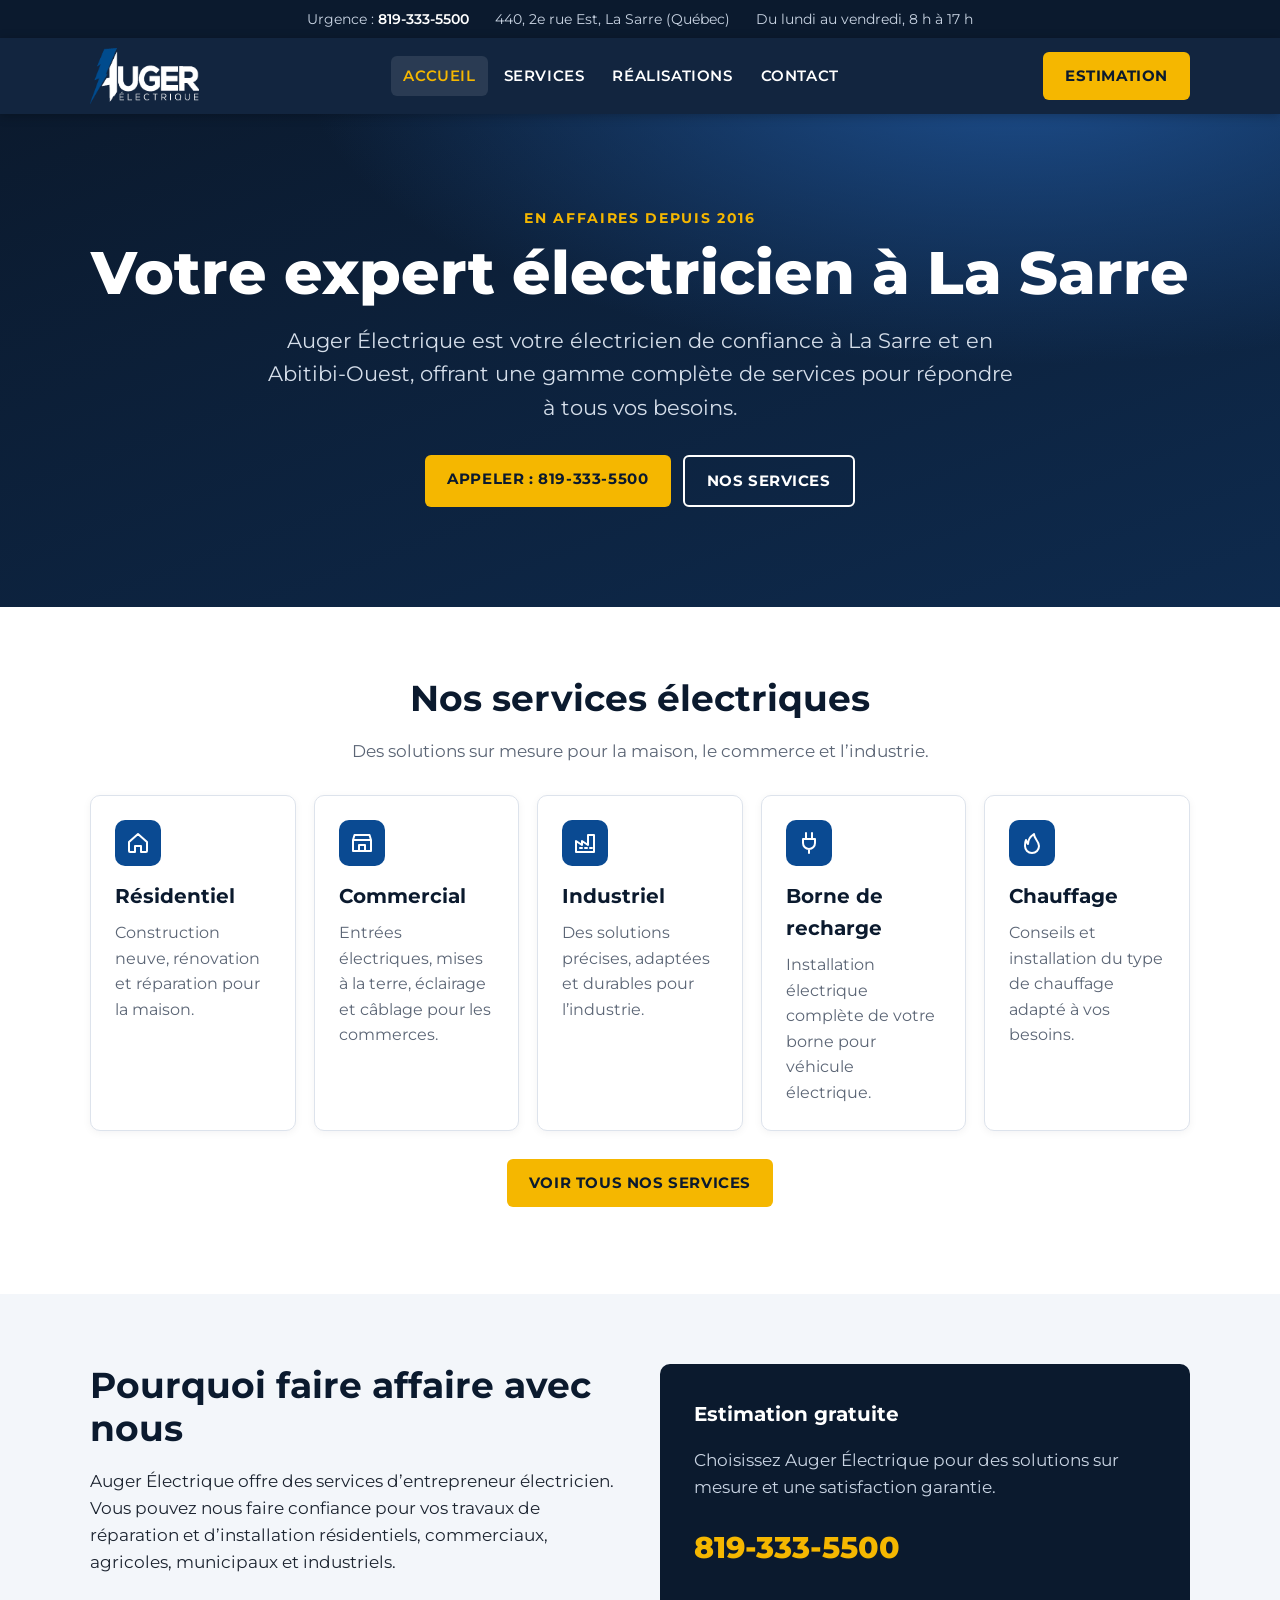
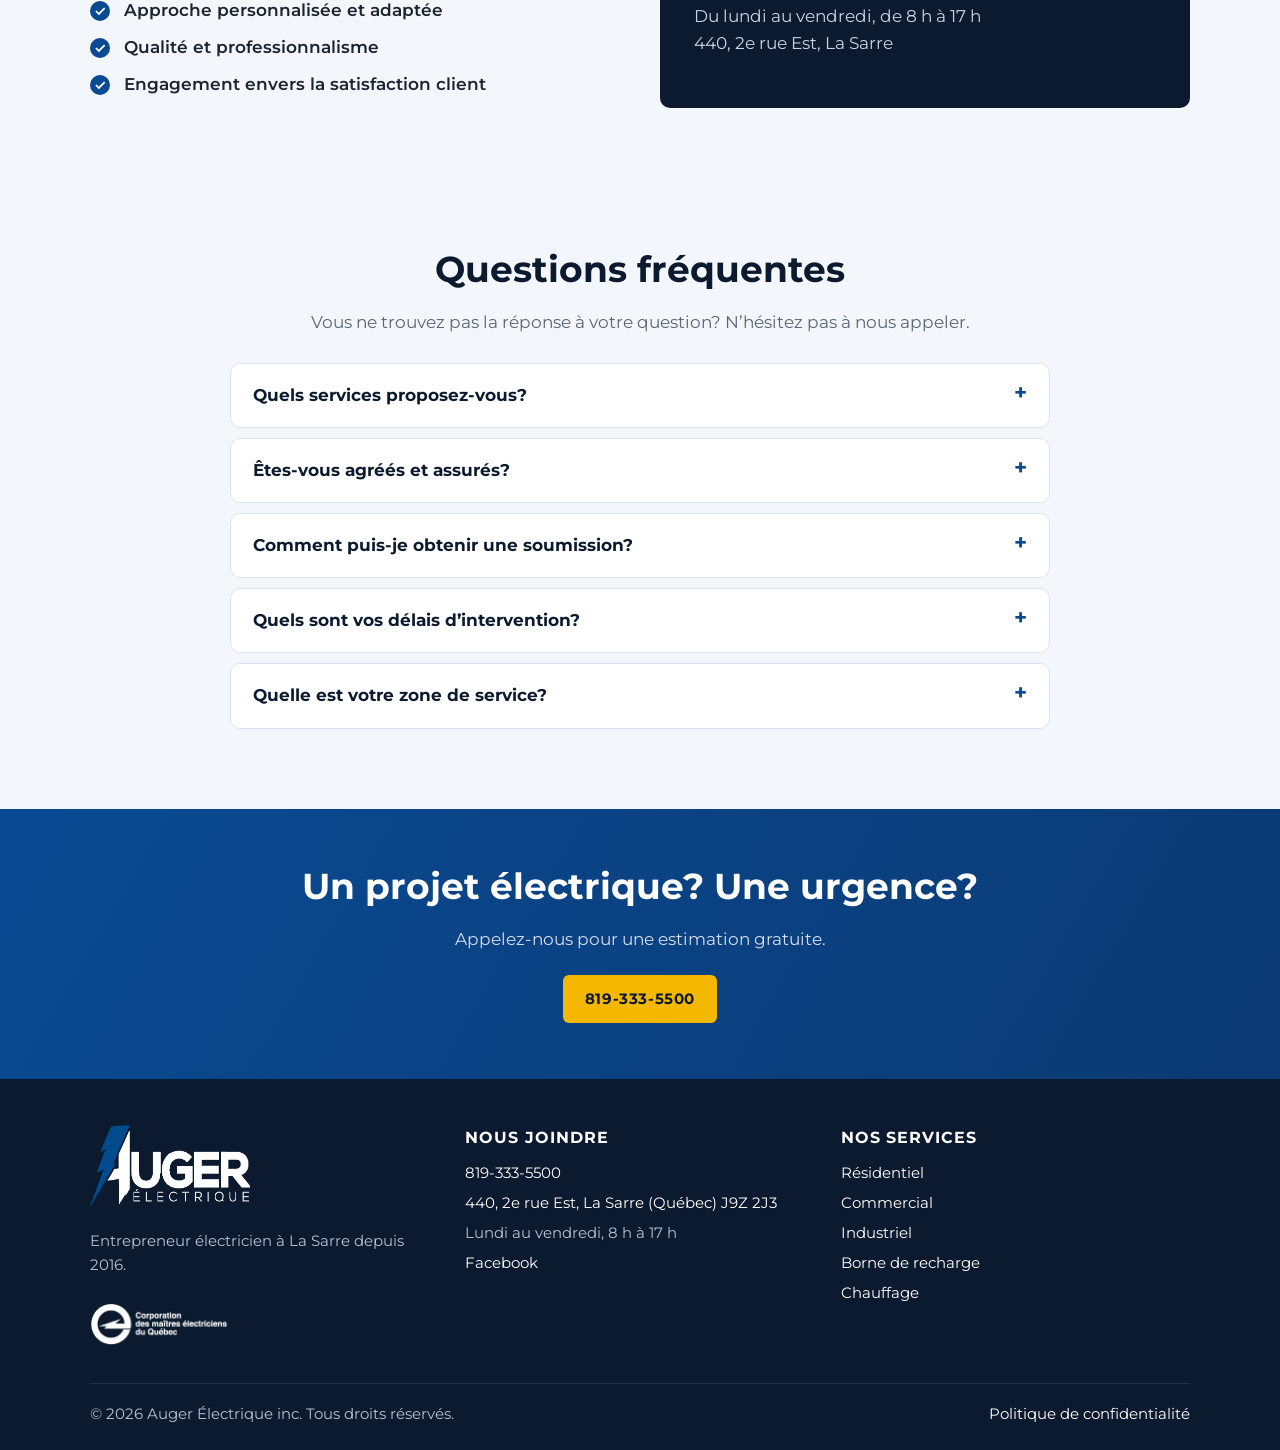
==== docs/index.html @ 052617d5 "Nouveau site statique Auger Électrique (sans adresse courriel) Co-Authored-By: Claude Opus 5.5 <nore" ====
<!doctype html>
<html lang="fr-CA">
<head>
<meta charset="utf-8">
<meta name="viewport" content="width=device-width, initial-scale=1">
<title>Électricien à La Sarre | Auger Électrique inc.</title>
<meta name="description" content="Auger Électrique, votre électricien de confiance à La Sarre depuis 2016 : résidentiel, commercial, industriel, bornes de recharge et chauffage. Estimation gratuite.">
<link rel="canonical" href="https://augerelectrique.ca/">
<meta name="robots" content="index, follow, max-image-preview:large">
<meta name="geo.region" content="CA-QC">
<meta name="geo.placename" content="La Sarre">
<meta property="og:type" content="website">
<meta property="og:locale" content="fr_CA">
<meta property="og:site_name" content="Auger Électrique inc.">
<meta property="og:title" content="Électricien à La Sarre | Auger Électrique inc.">
<meta property="og:description" content="Auger Électrique, votre électricien de confiance à La Sarre depuis 2016 : résidentiel, commercial, industriel, bornes de recharge et chauffage. Estimation gratuite.">
<meta property="og:url" content="https://augerelectrique.ca/">
<meta property="og:image" content="https://augerelectrique.ca/img/og-auger.png">
<link rel="icon" type="image/png" href="./img/og-auger.png">
<link rel="preconnect" href="https://fonts.googleapis.com">
<link rel="preconnect" href="https://fonts.gstatic.com" crossorigin>
<link href="https://fonts.googleapis.com/css2?family=Montserrat:wght@400;600;700;800&display=swap" rel="stylesheet">
<link rel="stylesheet" href="./style.css">
<script type="application/ld+json">{"@context":"https://schema.org","@graph":[{"@type":"Electrician","@id":"https://augerelectrique.ca/#entreprise","name":"Auger Électrique inc.","url":"https://augerelectrique.ca/","logo":"https://augerelectrique.ca/img/og-auger.png","image":"https://augerelectrique.ca/img/og-auger.png","telephone":"+1-819-333-5500","priceRange":"$$","foundingDate":"2016","address":{"@type":"PostalAddress","streetAddress":"440, 2e rue Est","addressLocality":"La Sarre","addressRegion":"QC","postalCode":"J9Z 2J3","addressCountry":"CA"},"openingHoursSpecification":[{"@type":"OpeningHoursSpecification","dayOfWeek":["Monday","Tuesday","Wednesday","Thursday","Friday"],"opens":"08:00","closes":"17:00"}],"areaServed":["La Sarre","Abitibi-Ouest","Abitibi-Témiscamingue"],"sameAs":["https://www.facebook.com/ElectricienLaSarre"],"knowsAbout":["Électricité résidentielle","Électricité commerciale","Électricité industrielle","Entrée électrique","Panneau électrique","Borne de recharge","Chauffage électrique","Éclairage"]},{"@type":"WebPage","@id":"https://augerelectrique.ca/#page","url":"https://augerelectrique.ca/","name":"Électricien à La Sarre | Auger Électrique inc.","description":"Auger Électrique, votre électricien de confiance à La Sarre depuis 2016 : résidentiel, commercial, industriel, bornes de recharge et chauffage. Estimation gratuite.","inLanguage":"fr-CA","about":{"@id":"https://augerelectrique.ca/#entreprise"}},{"@type":"FAQPage","mainEntity":[{"@type":"Question","name":"Quels services proposez-vous?","acceptedAnswer":{"@type":"Answer","text":"Nous offrons une gamme complète de services électriques, comprenant l’installation, la réparation, l’entretien et la mise à niveau de systèmes électriques résidentiels, commerciaux et industriels."}},{"@type":"Question","name":"Êtes-vous agréés et assurés?","acceptedAnswer":{"@type":"Answer","text":"Oui, nous sommes dûment agréés et assurés pour exercer nos activités d’électriciens professionnels. Vous pouvez avoir confiance en notre expertise et notre engagement en matière de sécurité."}},{"@type":"Question","name":"Comment puis-je obtenir une soumission?","acceptedAnswer":{"@type":"Answer","text":"Il vous suffit de nous appeler au 819-333-5500. Nous serons ravis de discuter de vos besoins et de vous fournir une estimation détaillée, gratuitement."}},{"@type":"Question","name":"Quels sont vos délais d’intervention?","acceptedAnswer":{"@type":"Answer","text":"Nos délais varient selon la nature et l’urgence de chaque projet. Nous nous efforçons toujours de répondre rapidement à vos demandes et de respecter les délais convenus."}},{"@type":"Question","name":"Quelle est votre zone de service?","acceptedAnswer":{"@type":"Answer","text":"Nous sommes basés à La Sarre et desservons également les régions environnantes en Abitibi-Ouest. Contactez-nous pour vérifier si nous couvrons votre emplacement."}}]}]}</script>
</head>
<body>
<div class="topbar"><div class="wrap">
  <span>Urgence : <a href="tel:+18193335500">819-333-5500</a></span>
  <span>440, 2e rue Est, La Sarre (Québec)</span>
  <span>Du lundi au vendredi, 8 h à 17 h</span>
</div></div>
<header class="site"><div class="wrap">
  <a class="logo" href="./"><img src="./img/logo_Auger_Electrique_2018.png" alt="Auger Électrique inc." width="601" height="308"></a>
  <button class="menu-toggle" aria-expanded="false" aria-controls="menu">Menu</button>
  <nav id="menu" aria-label="Menu principal"><ul><li><a href="./" aria-current="page">Accueil</a></li><li><a href="./services/">Services</a></li><li><a href="./realisations/">Réalisations</a></li><li><a href="./contact/">Contact</a></li></ul></nav>
  <a class="btn head-cta" href="tel:+18193335500">Estimation</a>
</div></header>
<main>
<section class="hero"><div class="wrap">
  <span class="eyebrow">En affaires depuis 2016</span>
  <h1>Votre expert électricien à La Sarre</h1>
  <p>Auger Électrique est votre électricien de confiance à La Sarre et en Abitibi-Ouest, offrant une gamme complète de services pour répondre à tous vos besoins.</p>
  <div class="actions"><a class="btn" href="tel:+18193335500">Appeler : 819-333-5500</a><a class="btn outline" href="services/">Nos services</a></div>
</div></section>
<section><div class="wrap center">
  <h2>Nos services électriques</h2>
  <p class="lead">Des solutions sur mesure pour la maison, le commerce et l’industrie.</p>
  <div class="cards" style="text-align:left">
    <div class="card"><div class="ico"><svg viewBox="0 0 24 24" fill="none" stroke="currentColor" stroke-width="2" stroke-linecap="round" stroke-linejoin="round" aria-hidden="true"><path d="M3 11l9-8 9 8v9a1 1 0 0 1-1 1h-5v-6h-6v6H4a1 1 0 0 1-1-1z"/></svg></div><h3>Résidentiel</h3><p>Construction neuve, rénovation et réparation pour la maison.</p></div><div class="card"><div class="ico"><svg viewBox="0 0 24 24" fill="none" stroke="currentColor" stroke-width="2" stroke-linecap="round" stroke-linejoin="round" aria-hidden="true"><path d="M3 9l1.5-5h15L21 9M3 9h18v11H3zM9 20v-6h6v6"/></svg></div><h3>Commercial</h3><p>Entrées électriques, mises à la terre, éclairage et câblage pour les commerces.</p></div><div class="card"><div class="ico"><svg viewBox="0 0 24 24" fill="none" stroke="currentColor" stroke-width="2" stroke-linecap="round" stroke-linejoin="round" aria-hidden="true"><path d="M3 21V10l6 4V10l6 4V4h6v17zM7 17h2M12 17h2M17 17h2"/></svg></div><h3>Industriel</h3><p>Des solutions précises, adaptées et durables pour l’industrie.</p></div><div class="card"><div class="ico"><svg viewBox="0 0 24 24" fill="none" stroke="currentColor" stroke-width="2" stroke-linecap="round" stroke-linejoin="round" aria-hidden="true"><path d="M9 2v6M15 2v6M6 8h12v4a6 6 0 0 1-12 0zM12 18v4"/></svg></div><h3>Borne de recharge</h3><p>Installation électrique complète de votre borne pour véhicule électrique.</p></div><div class="card"><div class="ico"><svg viewBox="0 0 24 24" fill="none" stroke="currentColor" stroke-width="2" stroke-linecap="round" stroke-linejoin="round" aria-hidden="true"><path d="M12 22c4 0 7-3 7-7 0-5-5-7-5-12-3 2-6 6-6 10-1-1-2-2-2-4-1 2-1 4-1 6 0 4 3 7 7 7z"/></svg></div><h3>Chauffage</h3><p>Conseils et installation du type de chauffage adapté à vos besoins.</p></div>
  </div>
  <p style="margin-top:28px"><a class="btn" href="services/">Voir tous nos services</a></p>
</div></section>
<section class="alt"><div class="wrap two">
  <div>
    <h2>Pourquoi faire affaire avec nous</h2>
    <p>Auger Électrique offre des services d’entrepreneur électricien. Vous pouvez nous faire confiance pour vos travaux de réparation et d’installation résidentiels, commerciaux, agricoles, municipaux et industriels.</p>
    <ul class="checks">
      <li>Approche personnalisée et adaptée</li>
      <li>Qualité et professionnalisme</li>
      <li>Engagement envers la satisfaction client</li>
    </ul>
  </div>
  <div class="panel">
    <h3>Estimation gratuite</h3>
    <p>Choisissez Auger Électrique pour des solutions sur mesure et une satisfaction garantie.</p>
    <a class="big" href="tel:+18193335500">819-333-5500</a>
    <p>Du lundi au vendredi, de 8 h à 17 h<br>440, 2e rue Est, La Sarre</p>
  </div>
</div></section>
<section class="alt"><div class="wrap center">
  <h2>Questions fréquentes</h2>
  <p class="lead">Vous ne trouvez pas la réponse à votre question? N’hésitez pas à nous appeler.</p>
  <div class="faq"><details><summary>Quels services proposez-vous?</summary><p>Nous offrons une gamme complète de services électriques, comprenant l’installation, la réparation, l’entretien et la mise à niveau de systèmes électriques résidentiels, commerciaux et industriels.</p></details><details><summary>Êtes-vous agréés et assurés?</summary><p>Oui, nous sommes dûment agréés et assurés pour exercer nos activités d’électriciens professionnels. Vous pouvez avoir confiance en notre expertise et notre engagement en matière de sécurité.</p></details><details><summary>Comment puis-je obtenir une soumission?</summary><p>Il vous suffit de nous appeler au 819-333-5500. Nous serons ravis de discuter de vos besoins et de vous fournir une estimation détaillée, gratuitement.</p></details><details><summary>Quels sont vos délais d’intervention?</summary><p>Nos délais varient selon la nature et l’urgence de chaque projet. Nous nous efforçons toujours de répondre rapidement à vos demandes et de respecter les délais convenus.</p></details><details><summary>Quelle est votre zone de service?</summary><p>Nous sommes basés à La Sarre et desservons également les régions environnantes en Abitibi-Ouest. Contactez-nous pour vérifier si nous couvrons votre emplacement.</p></details></div>
</div></section>
</main>
<section class="cta"><div class="wrap">
  <h2>Un projet électrique? Une urgence?</h2>
  <p>Appelez-nous pour une estimation gratuite.</p>
  <a class="btn" href="tel:+18193335500">819-333-5500</a>
</div></section>
<footer class="site"><div class="wrap">
  <div class="cols">
    <div>
      <img src="./img/logo_Auger_Electrique_2018.png" alt="Auger Électrique inc." width="160" height="82" loading="lazy">
      <p>Entrepreneur électricien à La Sarre depuis 2016.</p>
      <img class="cmeq" src="./img/01-Logo_CMEQ_RGB_300DPI-white-284w.webp" alt="Membre de la Corporation des maîtres électriciens du Québec (CMEQ)" width="140" height="44" loading="lazy">
    </div>
    <div>
      <h4>Nous joindre</h4>
      <ul>
        <li><a href="tel:+18193335500">819-333-5500</a></li>
        <li><a href="https://www.google.com/maps/search/?api=1&query=440+2e+rue+Est+La+Sarre+QC+J9Z+2J3" rel="noopener" target="_blank">440, 2e rue Est, La Sarre (Québec) J9Z 2J3</a></li>
        <li>Lundi au vendredi, 8 h à 17 h</li>
        <li><a href="https://www.facebook.com/ElectricienLaSarre" rel="noopener" target="_blank">Facebook</a></li>
      </ul>
    </div>
    <div>
      <h4>Nos services</h4>
      <ul><li><a href="./services/">Résidentiel</a></li><li><a href="./services/">Commercial</a></li><li><a href="./services/">Industriel</a></li><li><a href="./services/">Borne de recharge</a></li><li><a href="./services/">Chauffage</a></li></ul>
    </div>
  </div>
  <div class="bottom">
    <span>© 2026 Auger Électrique inc. Tous droits réservés.</span>
    <a href="./cookie-policy-ca/">Politique de confidentialité</a>
  </div>
</div></footer>
<script>
  const b=document.querySelector('.menu-toggle'),n=document.getElementById('menu');
  b.addEventListener('click',()=>{const o=n.classList.toggle('open');b.setAttribute('aria-expanded',o)});
</script>
</body>
</html>
---- docs/style.css ----
:root{
  --navy:#0b1a2e; --navy-2:#12253f; --blue:#0a4a92; --blue-l:#1f6fd1; --yellow:#f5b700;
  --text:#1c2430; --muted:#5b6575; --bg:#ffffff; --bg-2:#f3f6fa; --line:#dde3ec;
  --radius:10px; --max:1140px;
}
*{box-sizing:border-box}
html{scroll-behavior:smooth}
body{margin:0;font-family:"Montserrat",system-ui,-apple-system,"Segoe UI",Roboto,sans-serif;color:var(--text);background:var(--bg);line-height:1.6;font-size:17px}
img{max-width:100%;height:auto}
a{color:var(--blue)}
.wrap{max-width:var(--max);margin:0 auto;padding:0 20px}

/* Barre du haut */
.topbar{background:var(--navy);color:#c9d4e3;font-size:14px}
.topbar .wrap{display:flex;flex-wrap:wrap;gap:6px 26px;justify-content:center;padding-top:8px;padding-bottom:8px}
.topbar a{color:#fff;text-decoration:none;font-weight:600}

/* En-tête */
header.site{background:var(--navy-2);position:sticky;top:0;z-index:10;box-shadow:0 2px 10px rgba(0,0,0,.25)}
header.site .wrap{display:flex;align-items:center;justify-content:space-between;gap:16px;padding-top:10px;padding-bottom:10px}
.logo img{height:56px;width:auto;display:block}
nav ul{list-style:none;margin:0;padding:0;display:flex;gap:4px;flex-wrap:wrap}
nav a{color:#fff;text-decoration:none;font-weight:600;font-size:15px;text-transform:uppercase;letter-spacing:.04em;padding:8px 12px;border-radius:6px;display:block}
nav a:hover,nav a[aria-current="page"]{background:rgba(255,255,255,.1);color:var(--yellow)}
.btn{display:inline-block;background:var(--yellow);color:var(--navy);font-weight:700;text-decoration:none;padding:12px 22px;border-radius:6px;text-transform:uppercase;letter-spacing:.04em;font-size:15px;border:0;cursor:pointer}
.btn:hover{filter:brightness(1.08)}
.btn.outline{background:transparent;color:#fff;border:2px solid #fff}
.menu-toggle{display:none;background:none;border:2px solid #fff;color:#fff;border-radius:6px;padding:6px 10px;font-size:15px;font-weight:700;cursor:pointer}
@media (max-width:820px){
  .menu-toggle{display:block}
  nav{display:none;position:absolute;left:0;right:0;top:100%;background:var(--navy-2);padding:8px 20px 16px}
  nav.open{display:block}
  nav ul{flex-direction:column}
  header.site .wrap{position:relative}
  header.site .btn.head-cta{display:none}
  .logo img{height:46px}
}

/* Bandeau */
.hero{background:radial-gradient(1200px 500px at 80% -10%,#1d4f8f 0%,transparent 60%),linear-gradient(160deg,var(--navy) 0%,#0e2a4d 100%);color:#fff;text-align:center;padding:90px 0 100px;position:relative;overflow:hidden}
.hero h1{font-size:clamp(34px,6vw,60px);line-height:1.1;margin:0 0 18px;font-weight:800}
.hero p{font-size:clamp(17px,2.2vw,21px);max-width:760px;margin:0 auto 30px;color:#d5deea}
.hero .actions{display:flex;gap:12px;justify-content:center;flex-wrap:wrap}
.hero.small{padding:60px 0 64px}
.eyebrow{display:inline-block;color:var(--yellow);font-weight:700;letter-spacing:.12em;text-transform:uppercase;font-size:14px;margin-bottom:10px}

/* Sections */
section{padding:70px 0}
section.alt{background:var(--bg-2)}
h2{font-size:clamp(26px,3.6vw,36px);line-height:1.2;margin:0 0 18px;color:var(--navy)}
h3{margin:0 0 8px;color:var(--navy);font-size:20px}
.lead{color:var(--muted);max-width:760px}
.center{text-align:center}
.center .lead{margin-left:auto;margin-right:auto}

.cards{display:grid;grid-template-columns:repeat(auto-fit,minmax(190px,1fr));gap:18px;margin-top:30px}
.card{background:#fff;border:1px solid var(--line);border-radius:var(--radius);padding:24px;box-shadow:0 2px 8px rgba(11,26,46,.05)}
.card .ico{width:46px;height:46px;border-radius:10px;background:var(--blue);color:#fff;display:grid;place-items:center;margin-bottom:14px}
.card .ico svg{width:24px;height:24px}
.card p{margin:0;color:var(--muted);font-size:16px}

.two{display:grid;grid-template-columns:1fr 1fr;gap:40px;align-items:center}
@media (max-width:820px){.two{grid-template-columns:1fr}}
.checks{list-style:none;padding:0;margin:20px 0 0}
.checks li{padding-left:34px;position:relative;margin-bottom:10px;font-weight:600}
.checks li::before{content:"";position:absolute;left:0;top:4px;width:20px;height:20px;border-radius:50%;background:var(--blue) url("data:image/svg+xml,%3Csvg xmlns='http://www.w3.org/2000/svg' viewBox='0 0 24 24' fill='none' stroke='white' stroke-width='3'%3E%3Cpath d='M5 12l5 5L20 7'/%3E%3C/svg%3E") center/14px no-repeat}
.panel{background:var(--navy);color:#fff;border-radius:var(--radius);padding:34px}
.panel h3{color:#fff}
.panel p{color:#c9d4e3}
.panel .big{font-size:30px;font-weight:800;color:var(--yellow);text-decoration:none;display:inline-block;margin:6px 0 14px}

/* Services détaillés */
.service{display:grid;grid-template-columns:64px 1fr;gap:20px;padding:26px 0;border-bottom:1px solid var(--line)}
.service:last-child{border-bottom:0}
.service .ico{width:64px;height:64px;border-radius:14px;background:var(--blue);color:#fff;display:grid;place-items:center}
.service .ico svg{width:32px;height:32px}
.service p{margin:0;color:var(--muted)}
.tags{color:var(--blue);font-weight:600}

.reasons{display:grid;grid-template-columns:repeat(auto-fit,minmax(230px,1fr));gap:18px;margin-top:26px;counter-reset:r}
.reasons div{background:#fff;border-radius:var(--radius);padding:22px 22px 22px 70px;position:relative;border:1px solid var(--line)}
.reasons div::before{counter-increment:r;content:counter(r);position:absolute;left:20px;top:20px;width:34px;height:34px;border-radius:50%;background:var(--yellow);color:var(--navy);font-weight:800;display:grid;place-items:center}
.reasons p{margin:0}

/* FAQ */
.faq{max-width:820px;margin:26px auto 0}
.faq details{background:#fff;border:1px solid var(--line);border-radius:var(--radius);margin-bottom:10px}
.faq summary{cursor:pointer;padding:18px 22px;font-weight:700;color:var(--navy);list-style:none;display:flex;justify-content:space-between;gap:12px}
.faq summary::-webkit-details-marker{display:none}
.faq summary::after{content:"+";font-size:22px;line-height:1;color:var(--blue)}
.faq details[open] summary::after{content:"–"}
.faq details p{margin:0;padding:0 22px 18px;color:var(--muted)}

/* Contact */
.contact-grid{display:grid;grid-template-columns:repeat(auto-fit,minmax(240px,1fr));gap:18px;margin-top:26px}
.contact-grid .card a{font-weight:700;font-size:20px;text-decoration:none}
iframe.map{width:100%;height:340px;border:0;border-radius:var(--radius);margin-top:26px}

/* CTA */
.cta{background:linear-gradient(120deg,var(--blue) 0%,#0b3a74 100%);color:#fff;text-align:center;padding:56px 0}
.cta h2{color:#fff}
.cta p{color:#d5deea;margin:0 0 22px}

/* Pied de page */
footer.site{background:var(--navy);color:#b5c2d4;padding:46px 0 24px;font-size:15px}
footer.site .cols{display:grid;grid-template-columns:repeat(auto-fit,minmax(200px,1fr));gap:26px}
footer.site h4{color:#fff;margin:0 0 10px;font-size:16px;text-transform:uppercase;letter-spacing:.06em}
footer.site ul{list-style:none;margin:0;padding:0}
footer.site li{margin-bottom:6px}
footer.site a{color:#fff;text-decoration:none}
footer.site a:hover{color:var(--yellow)}
footer.site .bottom{border-top:1px solid rgba(255,255,255,.1);margin-top:30px;padding-top:18px;display:flex;flex-wrap:wrap;justify-content:space-between;gap:10px}
.cmeq{height:44px;width:auto;margin-top:10px}

.prose{max-width:820px}
.prose h2{font-size:24px;margin-top:34px}
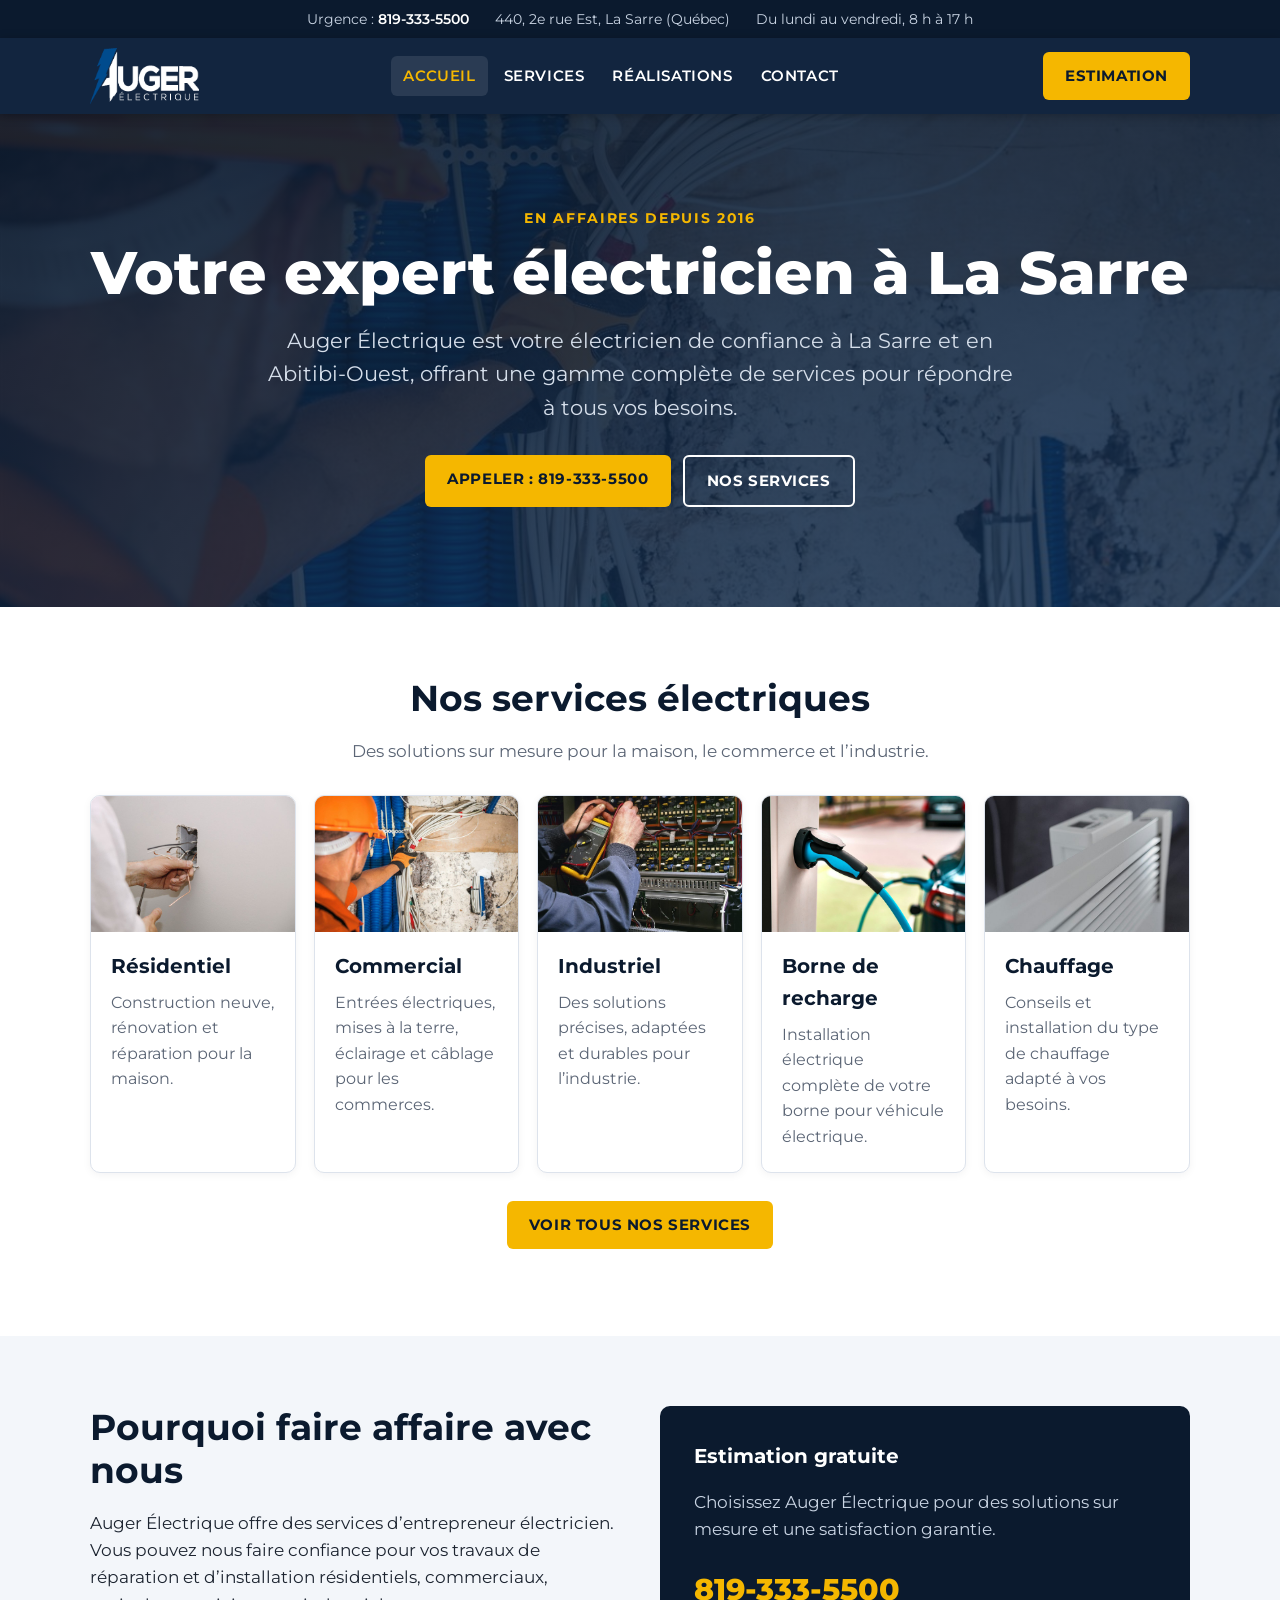
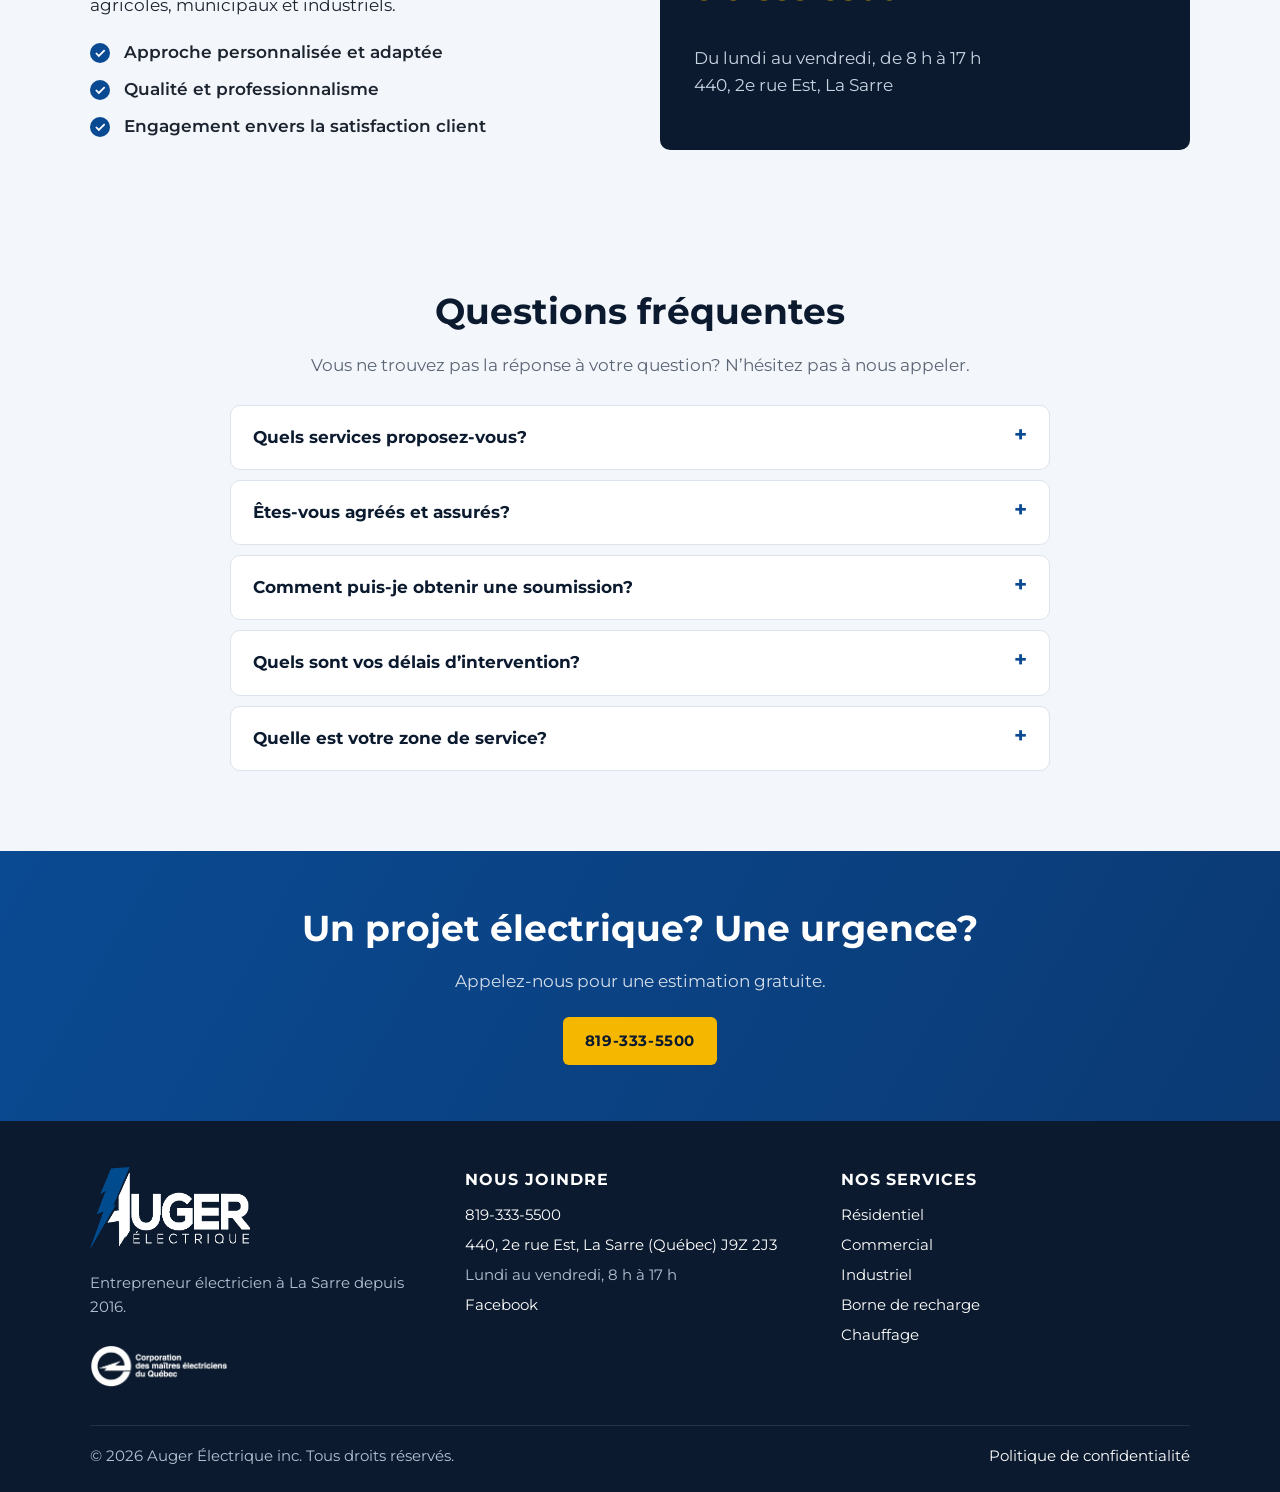
==== commit 59215f8d: "Ajout des photos du site (accueil, services, bandeau) Co-Authored-By: Claude Opus 5.5 <noreply@anthr" ====
--- a/docs/index.html
+++ b/docs/index.html
@@ -46,7 +46,7 @@
   <h2>Nos services électriques</h2>
   <p class="lead">Des solutions sur mesure pour la maison, le commerce et l’industrie.</p>
   <div class="cards" style="text-align:left">
-    <div class="card"><div class="ico"><svg viewBox="0 0 24 24" fill="none" stroke="currentColor" stroke-width="2" stroke-linecap="round" stroke-linejoin="round" aria-hidden="true"><path d="M3 11l9-8 9 8v9a1 1 0 0 1-1 1h-5v-6h-6v6H4a1 1 0 0 1-1-1z"/></svg></div><h3>Résidentiel</h3><p>Construction neuve, rénovation et réparation pour la maison.</p></div><div class="card"><div class="ico"><svg viewBox="0 0 24 24" fill="none" stroke="currentColor" stroke-width="2" stroke-linecap="round" stroke-linejoin="round" aria-hidden="true"><path d="M3 9l1.5-5h15L21 9M3 9h18v11H3zM9 20v-6h6v6"/></svg></div><h3>Commercial</h3><p>Entrées électriques, mises à la terre, éclairage et câblage pour les commerces.</p></div><div class="card"><div class="ico"><svg viewBox="0 0 24 24" fill="none" stroke="currentColor" stroke-width="2" stroke-linecap="round" stroke-linejoin="round" aria-hidden="true"><path d="M3 21V10l6 4V10l6 4V4h6v17zM7 17h2M12 17h2M17 17h2"/></svg></div><h3>Industriel</h3><p>Des solutions précises, adaptées et durables pour l’industrie.</p></div><div class="card"><div class="ico"><svg viewBox="0 0 24 24" fill="none" stroke="currentColor" stroke-width="2" stroke-linecap="round" stroke-linejoin="round" aria-hidden="true"><path d="M9 2v6M15 2v6M6 8h12v4a6 6 0 0 1-12 0zM12 18v4"/></svg></div><h3>Borne de recharge</h3><p>Installation électrique complète de votre borne pour véhicule électrique.</p></div><div class="card"><div class="ico"><svg viewBox="0 0 24 24" fill="none" stroke="currentColor" stroke-width="2" stroke-linecap="round" stroke-linejoin="round" aria-hidden="true"><path d="M12 22c4 0 7-3 7-7 0-5-5-7-5-12-3 2-6 6-6 10-1-1-2-2-2-4-1 2-1 4-1 6 0 4 3 7 7 7z"/></svg></div><h3>Chauffage</h3><p>Conseils et installation du type de chauffage adapté à vos besoins.</p></div>
+    <div class="card photo"><img src="img/electricien-residentiel-la-sarre.jpg" alt="Prise électrique en cours d’installation dans une résidence" width="1200" height="800" loading="lazy"><div class="card-body"><h3>Résidentiel</h3><p>Construction neuve, rénovation et réparation pour la maison.</p></div></div><div class="card photo"><img src="img/electricien-commercial-la-sarre.jpg" alt="Électricien manipulant des câbles électriques pour un commerce" width="1200" height="800" loading="lazy"><div class="card-body"><h3>Commercial</h3><p>Entrées électriques, mises à la terre, éclairage et câblage pour les commerces.</p></div></div><div class="card photo"><img src="img/electricien-industriel-la-sarre.jpg" alt="Électricien effectuant des tests sur une machine industrielle" width="1200" height="800" loading="lazy"><div class="card-body"><h3>Industriel</h3><p>Des solutions précises, adaptées et durables pour l’industrie.</p></div></div><div class="card photo"><img src="img/borne-de-recharge-la-sarre.jpg" alt="Borne de recharge pour véhicule électrique" width="1200" height="800" loading="lazy"><div class="card-body"><h3>Borne de recharge</h3><p>Installation électrique complète de votre borne pour véhicule électrique.</p></div></div><div class="card photo"><img src="img/chauffage-electrique-la-sarre.jpg" alt="Plinthe de chauffage électrique" width="1200" height="800" loading="lazy"><div class="card-body"><h3>Chauffage</h3><p>Conseils et installation du type de chauffage adapté à vos besoins.</p></div></div>
   </div>
   <p style="margin-top:28px"><a class="btn" href="services/">Voir tous nos services</a></p>
 </div></section>
--- a/docs/style.css
+++ b/docs/style.css
@@ -114,3 +114,12 @@
 
 .prose{max-width:820px}
 .prose h2{font-size:24px;margin-top:34px}
+
+/* Photos */
+.hero{background:linear-gradient(160deg,rgba(11,26,46,.92) 0%,rgba(14,42,77,.82) 100%),url("img/electricien-commercial-la-sarre.jpg") center/cover no-repeat}
+.card.photo{padding:0;overflow:hidden;display:flex;flex-direction:column}
+.card.photo img{display:block;width:100%;aspect-ratio:3/2;object-fit:cover}
+.card.photo .card-body{padding:18px 20px 22px}
+.service{grid-template-columns:260px 1fr;align-items:center}
+.service img{width:100%;aspect-ratio:3/2;object-fit:cover;border-radius:var(--radius);display:block}
+@media (max-width:640px){.service{grid-template-columns:1fr}}
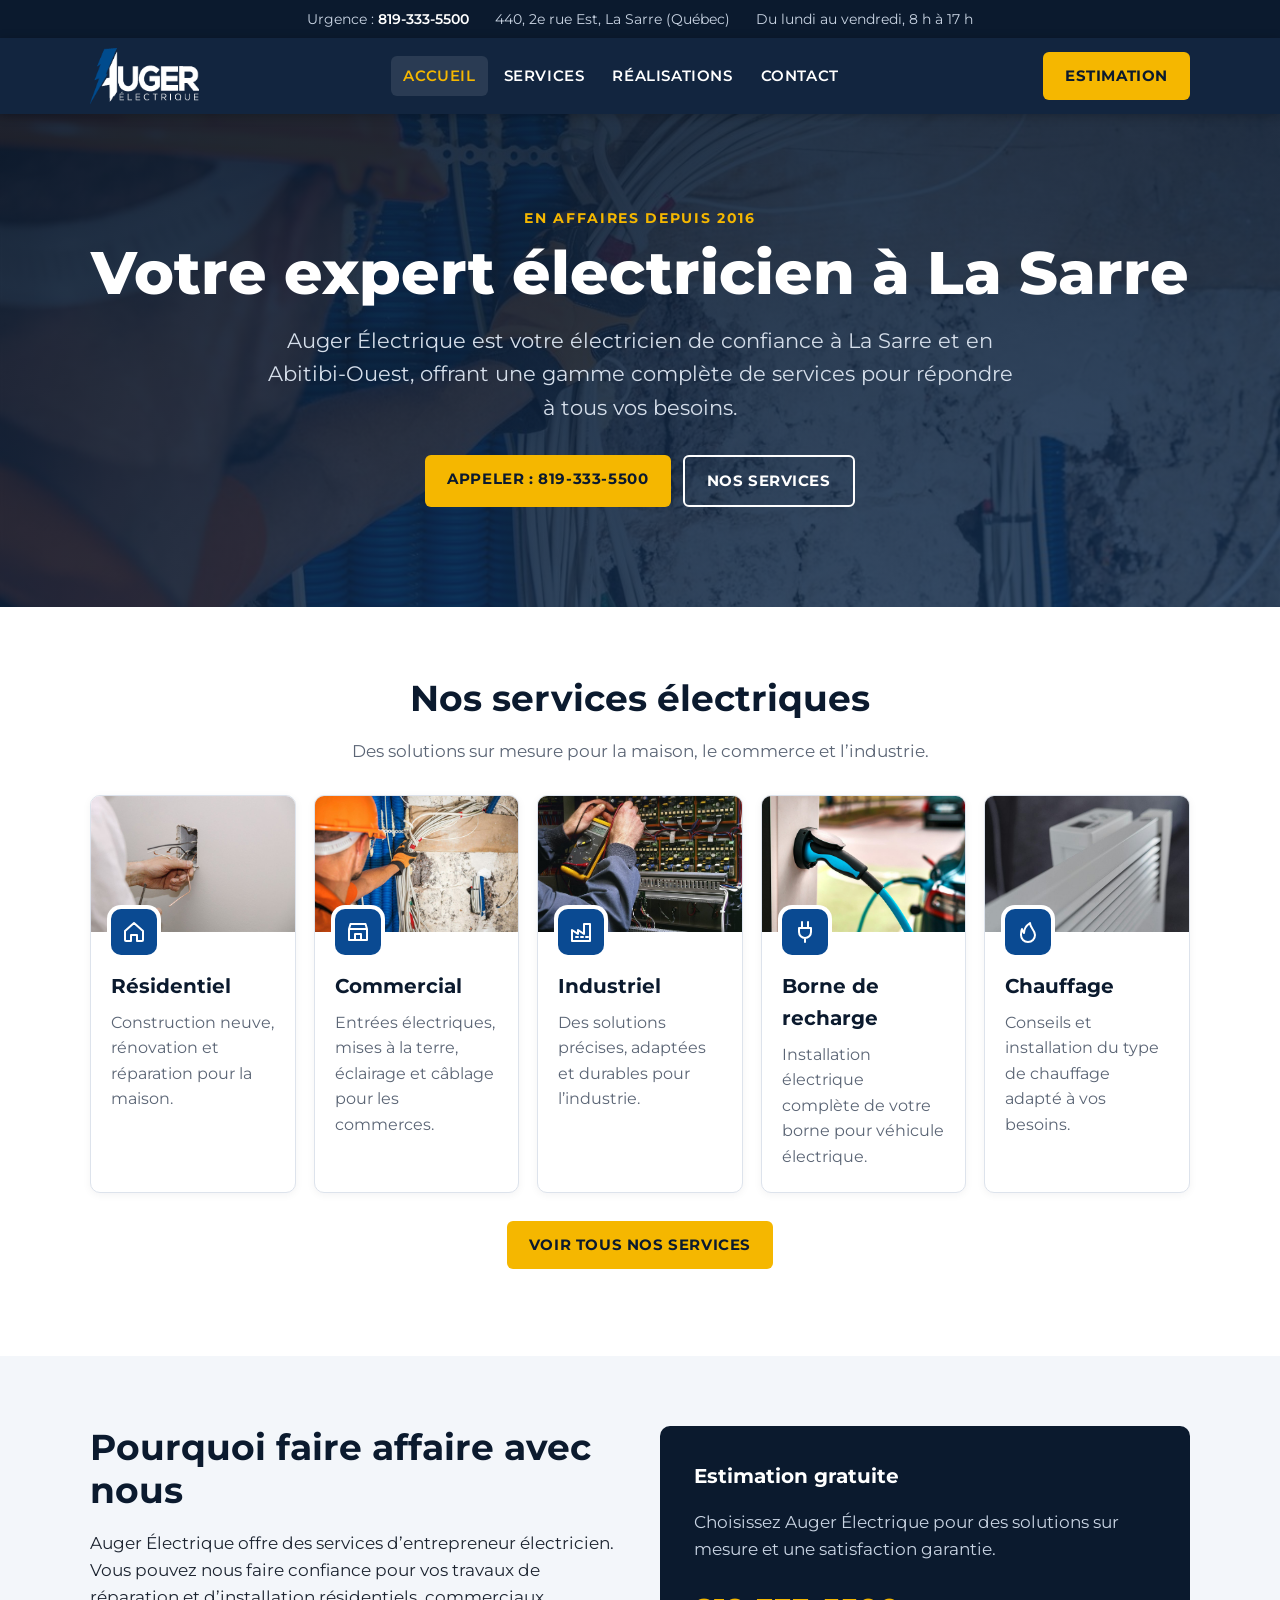
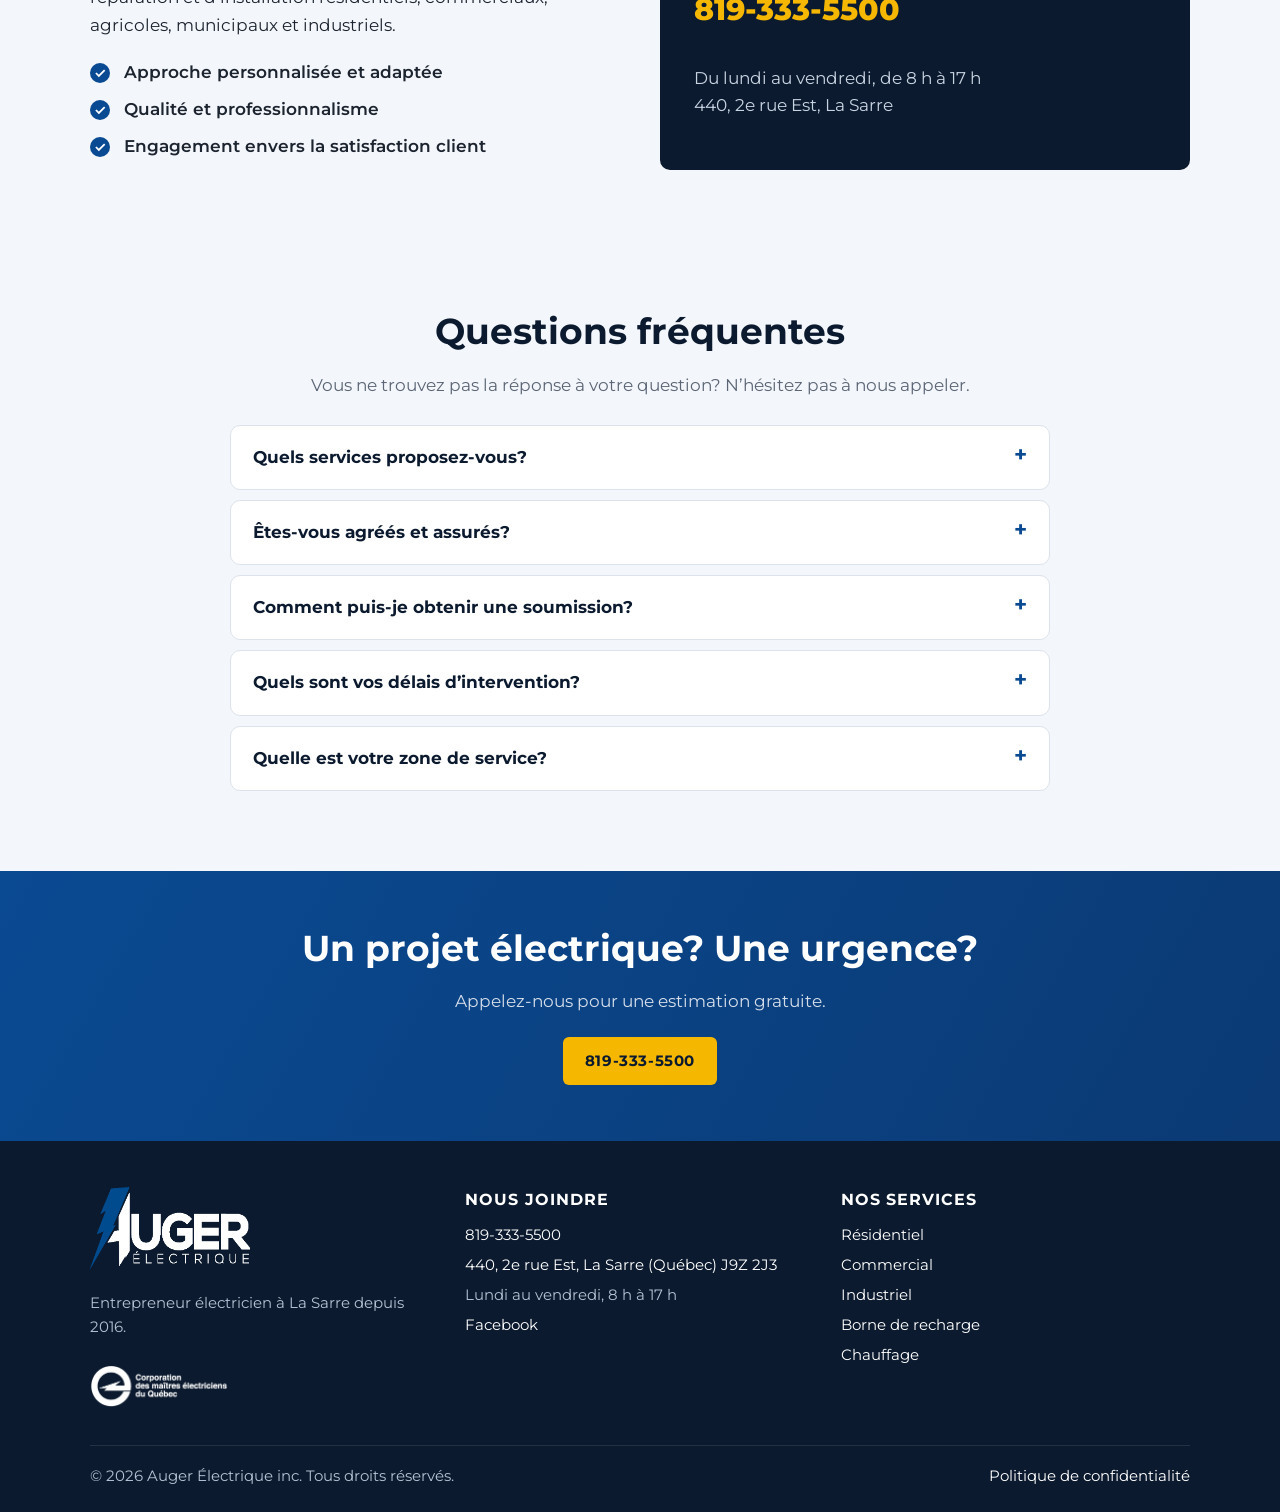
==== commit 1674714c: "Accueil : icônes des services par-dessus les photos Co-Authored-By: Claude Opus 5.5 <noreply@anthrop" ====
--- a/docs/index.html
+++ b/docs/index.html
@@ -46,7 +46,7 @@
   <h2>Nos services électriques</h2>
   <p class="lead">Des solutions sur mesure pour la maison, le commerce et l’industrie.</p>
   <div class="cards" style="text-align:left">
-    <div class="card photo"><img src="img/electricien-residentiel-la-sarre.jpg" alt="Prise électrique en cours d’installation dans une résidence" width="1200" height="800" loading="lazy"><div class="card-body"><h3>Résidentiel</h3><p>Construction neuve, rénovation et réparation pour la maison.</p></div></div><div class="card photo"><img src="img/electricien-commercial-la-sarre.jpg" alt="Électricien manipulant des câbles électriques pour un commerce" width="1200" height="800" loading="lazy"><div class="card-body"><h3>Commercial</h3><p>Entrées électriques, mises à la terre, éclairage et câblage pour les commerces.</p></div></div><div class="card photo"><img src="img/electricien-industriel-la-sarre.jpg" alt="Électricien effectuant des tests sur une machine industrielle" width="1200" height="800" loading="lazy"><div class="card-body"><h3>Industriel</h3><p>Des solutions précises, adaptées et durables pour l’industrie.</p></div></div><div class="card photo"><img src="img/borne-de-recharge-la-sarre.jpg" alt="Borne de recharge pour véhicule électrique" width="1200" height="800" loading="lazy"><div class="card-body"><h3>Borne de recharge</h3><p>Installation électrique complète de votre borne pour véhicule électrique.</p></div></div><div class="card photo"><img src="img/chauffage-electrique-la-sarre.jpg" alt="Plinthe de chauffage électrique" width="1200" height="800" loading="lazy"><div class="card-body"><h3>Chauffage</h3><p>Conseils et installation du type de chauffage adapté à vos besoins.</p></div></div>
+    <div class="card photo"><img src="img/electricien-residentiel-la-sarre.jpg" alt="Prise électrique en cours d’installation dans une résidence" width="1200" height="800" loading="lazy"><div class="card-body"><div class="ico"><svg viewBox="0 0 24 24" fill="none" stroke="currentColor" stroke-width="2" stroke-linecap="round" stroke-linejoin="round" aria-hidden="true"><path d="M3 11l9-8 9 8v9a1 1 0 0 1-1 1h-5v-6h-6v6H4a1 1 0 0 1-1-1z"/></svg></div><h3>Résidentiel</h3><p>Construction neuve, rénovation et réparation pour la maison.</p></div></div><div class="card photo"><img src="img/electricien-commercial-la-sarre.jpg" alt="Électricien manipulant des câbles électriques pour un commerce" width="1200" height="800" loading="lazy"><div class="card-body"><div class="ico"><svg viewBox="0 0 24 24" fill="none" stroke="currentColor" stroke-width="2" stroke-linecap="round" stroke-linejoin="round" aria-hidden="true"><path d="M3 9l1.5-5h15L21 9M3 9h18v11H3zM9 20v-6h6v6"/></svg></div><h3>Commercial</h3><p>Entrées électriques, mises à la terre, éclairage et câblage pour les commerces.</p></div></div><div class="card photo"><img src="img/electricien-industriel-la-sarre.jpg" alt="Électricien effectuant des tests sur une machine industrielle" width="1200" height="800" loading="lazy"><div class="card-body"><div class="ico"><svg viewBox="0 0 24 24" fill="none" stroke="currentColor" stroke-width="2" stroke-linecap="round" stroke-linejoin="round" aria-hidden="true"><path d="M3 21V10l6 4V10l6 4V4h6v17zM7 17h2M12 17h2M17 17h2"/></svg></div><h3>Industriel</h3><p>Des solutions précises, adaptées et durables pour l’industrie.</p></div></div><div class="card photo"><img src="img/borne-de-recharge-la-sarre.jpg" alt="Borne de recharge pour véhicule électrique" width="1200" height="800" loading="lazy"><div class="card-body"><div class="ico"><svg viewBox="0 0 24 24" fill="none" stroke="currentColor" stroke-width="2" stroke-linecap="round" stroke-linejoin="round" aria-hidden="true"><path d="M9 2v6M15 2v6M6 8h12v4a6 6 0 0 1-12 0zM12 18v4"/></svg></div><h3>Borne de recharge</h3><p>Installation électrique complète de votre borne pour véhicule électrique.</p></div></div><div class="card photo"><img src="img/chauffage-electrique-la-sarre.jpg" alt="Plinthe de chauffage électrique" width="1200" height="800" loading="lazy"><div class="card-body"><div class="ico"><svg viewBox="0 0 24 24" fill="none" stroke="currentColor" stroke-width="2" stroke-linecap="round" stroke-linejoin="round" aria-hidden="true"><path d="M12 22c4 0 7-3 7-7 0-5-5-7-5-12-3 2-6 6-6 10-1-1-2-2-2-4-1 2-1 4-1 6 0 4 3 7 7 7z"/></svg></div><h3>Chauffage</h3><p>Conseils et installation du type de chauffage adapté à vos besoins.</p></div></div>
   </div>
   <p style="margin-top:28px"><a class="btn" href="services/">Voir tous nos services</a></p>
 </div></section>
--- a/docs/style.css
+++ b/docs/style.css
@@ -123,3 +123,5 @@
 .service{grid-template-columns:260px 1fr;align-items:center}
 .service img{width:100%;aspect-ratio:3/2;object-fit:cover;border-radius:var(--radius);display:block}
 @media (max-width:640px){.service{grid-template-columns:1fr}}
+.card.photo .card-body{position:relative;padding-top:38px}
+.card.photo .ico{position:absolute;top:-23px;left:20px;margin:0;box-shadow:0 0 0 4px #fff}
